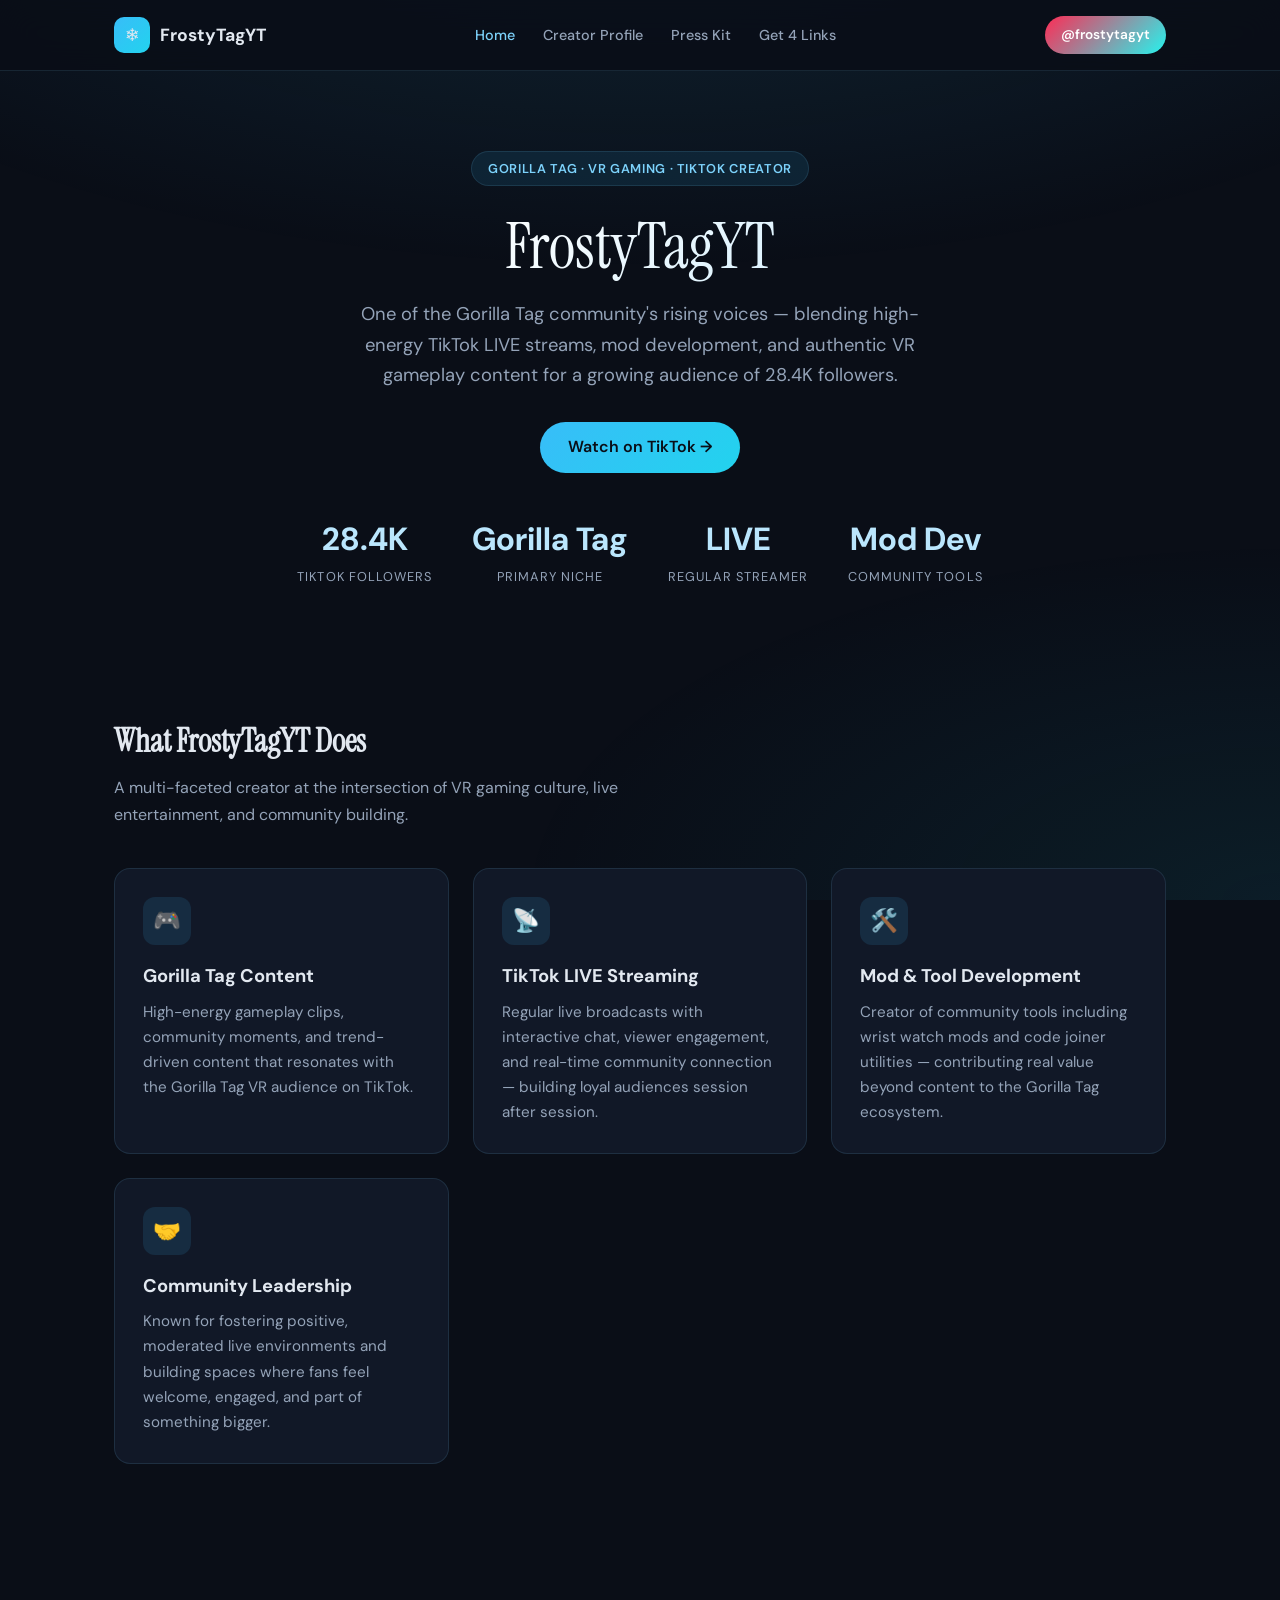
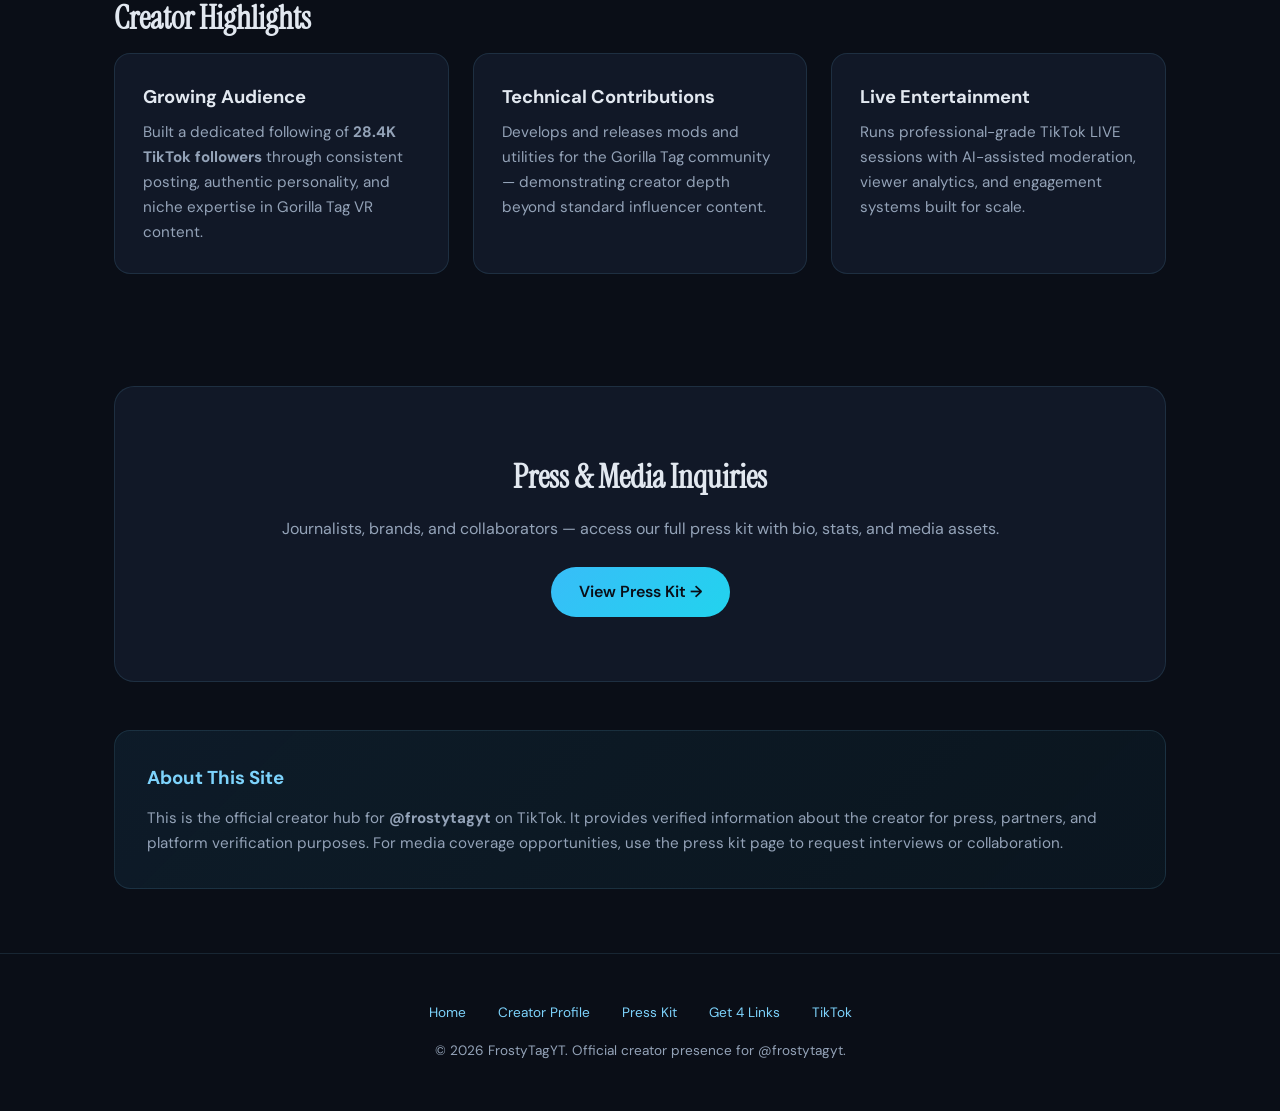
==== index.html @ ea883d4e "Deploy FrostyTagYT press kit and pitch materials" ====
<!DOCTYPE html>
<html lang="en">
<head>
  <meta charset="UTF-8">
  <meta name="viewport" content="width=device-width, initial-scale=1.0">
  <meta name="description" content="FrostyTagYT — Gorilla Tag VR creator, mod developer, and TikTok LIVE streamer with 28.4K followers.">
  <meta name="author" content="FrostyTagYT">
  <title>FrostyTagYT — Gorilla Tag Creator & TikTok LIVE Streamer</title>
  <link rel="stylesheet" href="styles.css">
</head>
<body>
  <nav>
    <div class="nav-inner">
      <a href="index.html" class="logo">
        <span class="logo-icon">❄️</span>
        FrostyTagYT
      </a>
      <ul class="nav-links">
        <li><a href="index.html" class="active">Home</a></li>
        <li><a href="creator-profile.html">Creator Profile</a></li>
        <li><a href="press-kit.html">Press Kit</a></li>
        <li><a href="media-outreach.html">Get 4 Links</a></li>
      </ul>
      <a href="https://www.tiktok.com/@frostytagyt" target="_blank" rel="noopener" class="tiktok-btn">@frostytagyt</a>
    </div>
  </nav>

  <main class="container">
    <section class="hero">
      <span class="hero-badge">Gorilla Tag · VR Gaming · TikTok Creator</span>
      <h1>FrostyTagYT</h1>
      <p class="hero-sub">
        One of the Gorilla Tag community's rising voices — blending high-energy TikTok LIVE streams,
        mod development, and authentic VR gameplay content for a growing audience of 28.4K followers.
      </p>
      <a href="https://www.tiktok.com/@frostytagyt" target="_blank" rel="noopener" class="btn-primary">Watch on TikTok →</a>

      <div class="hero-stats">
        <div class="stat">
          <div class="stat-value">28.4K</div>
          <div class="stat-label">TikTok Followers</div>
        </div>
        <div class="stat">
          <div class="stat-value">Gorilla Tag</div>
          <div class="stat-label">Primary Niche</div>
        </div>
        <div class="stat">
          <div class="stat-value">LIVE</div>
          <div class="stat-label">Regular Streamer</div>
        </div>
        <div class="stat">
          <div class="stat-value">Mod Dev</div>
          <div class="stat-label">Community Tools</div>
        </div>
      </div>
    </section>

    <section class="section">
      <h2 class="section-title">What FrostyTagYT Does</h2>
      <p class="section-desc">
        A multi-faceted creator at the intersection of VR gaming culture, live entertainment, and community building.
      </p>
      <div class="card-grid">
        <div class="card">
          <div class="card-icon">🎮</div>
          <h3>Gorilla Tag Content</h3>
          <p>High-energy gameplay clips, community moments, and trend-driven content that resonates with the Gorilla Tag VR audience on TikTok.</p>
        </div>
        <div class="card">
          <div class="card-icon">📡</div>
          <h3>TikTok LIVE Streaming</h3>
          <p>Regular live broadcasts with interactive chat, viewer engagement, and real-time community connection — building loyal audiences session after session.</p>
        </div>
        <div class="card">
          <div class="card-icon">🛠️</div>
          <h3>Mod & Tool Development</h3>
          <p>Creator of community tools including wrist watch mods and code joiner utilities — contributing real value beyond content to the Gorilla Tag ecosystem.</p>
        </div>
        <div class="card">
          <div class="card-icon">🤝</div>
          <h3>Community Leadership</h3>
          <p>Known for fostering positive, moderated live environments and building spaces where fans feel welcome, engaged, and part of something bigger.</p>
        </div>
      </div>
    </section>

    <section class="section">
      <h2 class="section-title">Creator Highlights</h2>
      <div class="card-grid">
        <div class="card">
          <h3>Growing Audience</h3>
          <p>Built a dedicated following of <strong>28.4K TikTok followers</strong> through consistent posting, authentic personality, and niche expertise in Gorilla Tag VR content.</p>
        </div>
        <div class="card">
          <h3>Technical Contributions</h3>
          <p>Develops and releases mods and utilities for the Gorilla Tag community — demonstrating creator depth beyond standard influencer content.</p>
        </div>
        <div class="card">
          <h3>Live Entertainment</h3>
          <p>Runs professional-grade TikTok LIVE sessions with AI-assisted moderation, viewer analytics, and engagement systems built for scale.</p>
        </div>
      </div>
    </section>

    <div class="cta-section">
      <h2>Press & Media Inquiries</h2>
      <p>Journalists, brands, and collaborators — access our full press kit with bio, stats, and media assets.</p>
      <a href="press-kit.html" class="btn-primary">View Press Kit →</a>
    </div>

    <div class="info-box">
      <h3>About This Site</h3>
      <p>
        This is the official creator hub for <strong>@frostytagyt</strong> on TikTok.
        It provides verified information about the creator for press, partners, and platform verification purposes.
        For media coverage opportunities, use the press kit page to request interviews or collaboration.
      </p>
    </div>
  </main>

  <footer>
    <div class="footer-links">
      <a href="index.html">Home</a>
      <a href="creator-profile.html">Creator Profile</a>
      <a href="press-kit.html">Press Kit</a>
      <a href="media-outreach.html">Get 4 Links</a>
      <a href="https://www.tiktok.com/@frostytagyt" target="_blank" rel="noopener">TikTok</a>
    </div>
    <p>© 2026 FrostyTagYT. Official creator presence for @frostytagyt.</p>
  </footer>
</body>
</html>
---- styles.css ----
@import url('https://fonts.googleapis.com/css2?family=DM+Sans:ital,opsz,wght@0,9..40,400;0,9..40,500;0,9..40,600;0,9..40,700;1,9..40,400&family=Instrument+Serif:ital@0;1&display=swap');

:root {
  --bg-deep: #0a0e17;
  --bg-card: #111827;
  --bg-elevated: #1a2332;
  --frost: #7dd3fc;
  --frost-bright: #bae6fd;
  --frost-dim: #38bdf8;
  --accent: #22d3ee;
  --text: #e2e8f0;
  --text-muted: #94a3b8;
  --border: rgba(125, 211, 252, 0.12);
  --glow: rgba(56, 189, 248, 0.25);
  --success: #34d399;
}

* {
  margin: 0;
  padding: 0;
  box-sizing: border-box;
}

html {
  scroll-behavior: smooth;
}

body {
  font-family: 'DM Sans', system-ui, sans-serif;
  background: var(--bg-deep);
  color: var(--text);
  line-height: 1.65;
  min-height: 100vh;
}

body::before {
  content: '';
  position: fixed;
  inset: 0;
  background:
    radial-gradient(ellipse 80% 50% at 50% -20%, rgba(56, 189, 248, 0.15), transparent),
    radial-gradient(ellipse 60% 40% at 100% 100%, rgba(34, 211, 238, 0.08), transparent);
  pointer-events: none;
  z-index: 0;
}

a {
  color: var(--frost);
  text-decoration: none;
  transition: color 0.2s;
}

a:hover {
  color: var(--frost-bright);
}

.container {
  max-width: 1100px;
  margin: 0 auto;
  padding: 0 1.5rem;
  position: relative;
  z-index: 1;
}

/* Nav */
nav {
  position: sticky;
  top: 0;
  z-index: 100;
  background: rgba(10, 14, 23, 0.85);
  backdrop-filter: blur(16px);
  border-bottom: 1px solid var(--border);
}

.nav-inner {
  display: flex;
  align-items: center;
  justify-content: space-between;
  padding: 1rem 1.5rem;
  max-width: 1100px;
  margin: 0 auto;
}

.logo {
  display: flex;
  align-items: center;
  gap: 0.6rem;
  font-weight: 700;
  font-size: 1.1rem;
  color: var(--text);
}

.logo-icon {
  width: 36px;
  height: 36px;
  background: linear-gradient(135deg, var(--frost-dim), var(--accent));
  border-radius: 10px;
  display: flex;
  align-items: center;
  justify-content: center;
  font-size: 1.1rem;
}

.nav-links {
  display: flex;
  gap: 1.75rem;
  list-style: none;
}

.nav-links a {
  color: var(--text-muted);
  font-size: 0.9rem;
  font-weight: 500;
}

.nav-links a:hover,
.nav-links a.active {
  color: var(--frost);
}

.tiktok-btn {
  display: inline-flex;
  align-items: center;
  gap: 0.4rem;
  background: linear-gradient(135deg, #fe2c55, #25f4ee);
  color: #fff !important;
  padding: 0.5rem 1rem;
  border-radius: 999px;
  font-size: 0.85rem;
  font-weight: 600;
}

.tiktok-btn:hover {
  opacity: 0.9;
  color: #fff !important;
}

/* Hero */
.hero {
  padding: 5rem 0 4rem;
  text-align: center;
}

.hero-badge {
  display: inline-block;
  background: rgba(56, 189, 248, 0.1);
  border: 1px solid var(--border);
  color: var(--frost);
  padding: 0.35rem 1rem;
  border-radius: 999px;
  font-size: 0.8rem;
  font-weight: 600;
  letter-spacing: 0.05em;
  text-transform: uppercase;
  margin-bottom: 1.5rem;
}

.hero h1 {
  font-family: 'Instrument Serif', Georgia, serif;
  font-size: clamp(2.5rem, 6vw, 4rem);
  font-weight: 400;
  line-height: 1.15;
  margin-bottom: 1rem;
  background: linear-gradient(135deg, #fff 30%, var(--frost-bright));
  -webkit-background-clip: text;
  -webkit-text-fill-color: transparent;
  background-clip: text;
}

.hero-sub {
  font-size: 1.15rem;
  color: var(--text-muted);
  max-width: 560px;
  margin: 0 auto 2rem;
}

.hero-stats {
  display: flex;
  justify-content: center;
  gap: 2.5rem;
  flex-wrap: wrap;
  margin-top: 2.5rem;
}

.stat {
  text-align: center;
}

.stat-value {
  font-size: 2rem;
  font-weight: 700;
  color: var(--frost-bright);
}

.stat-label {
  font-size: 0.8rem;
  color: var(--text-muted);
  text-transform: uppercase;
  letter-spacing: 0.08em;
}

/* Cards */
.section {
  padding: 4rem 0;
}

.section-title {
  font-family: 'Instrument Serif', Georgia, serif;
  font-size: 2rem;
  margin-bottom: 0.5rem;
}

.section-desc {
  color: var(--text-muted);
  margin-bottom: 2.5rem;
  max-width: 600px;
}

.card-grid {
  display: grid;
  grid-template-columns: repeat(auto-fit, minmax(300px, 1fr));
  gap: 1.5rem;
}

.card {
  background: var(--bg-card);
  border: 1px solid var(--border);
  border-radius: 16px;
  padding: 1.75rem;
  transition: border-color 0.25s, box-shadow 0.25s;
}

.card:hover {
  border-color: rgba(125, 211, 252, 0.3);
  box-shadow: 0 8px 32px var(--glow);
}

.card-icon {
  width: 48px;
  height: 48px;
  background: rgba(56, 189, 248, 0.12);
  border-radius: 12px;
  display: flex;
  align-items: center;
  justify-content: center;
  font-size: 1.4rem;
  margin-bottom: 1rem;
}

.card h3 {
  font-size: 1.15rem;
  margin-bottom: 0.5rem;
}

.card p {
  color: var(--text-muted);
  font-size: 0.95rem;
}

/* Article style (press kit) */
.article-header {
  padding: 4rem 0 2rem;
  border-bottom: 1px solid var(--border);
  margin-bottom: 3rem;
}

.article-header .category {
  color: var(--frost);
  font-size: 0.8rem;
  font-weight: 600;
  text-transform: uppercase;
  letter-spacing: 0.1em;
  margin-bottom: 1rem;
}

.article-header h1 {
  font-family: 'Instrument Serif', Georgia, serif;
  font-size: clamp(2rem, 4vw, 3rem);
  line-height: 1.2;
  margin-bottom: 1rem;
}

.article-meta {
  display: flex;
  gap: 1.5rem;
  flex-wrap: wrap;
  color: var(--text-muted);
  font-size: 0.9rem;
}

.article-body {
  max-width: 720px;
}

.article-body p {
  margin-bottom: 1.25rem;
  font-size: 1.05rem;
}

.article-body h2 {
  font-family: 'Instrument Serif', Georgia, serif;
  font-size: 1.6rem;
  margin: 2.5rem 0 1rem;
  color: var(--frost-bright);
}

.article-body blockquote {
  border-left: 3px solid var(--frost-dim);
  padding: 1rem 1.5rem;
  margin: 2rem 0;
  background: rgba(56, 189, 248, 0.06);
  border-radius: 0 12px 12px 0;
  font-style: italic;
  color: var(--text-muted);
}

.article-body ul {
  margin: 1rem 0 1.5rem 1.5rem;
  color: var(--text-muted);
}

.article-body li {
  margin-bottom: 0.5rem;
}

.pull-quote {
  font-family: 'Instrument Serif', Georgia, serif;
  font-size: 1.5rem;
  color: var(--frost-bright);
  text-align: center;
  padding: 2rem;
  margin: 2.5rem 0;
  border-top: 1px solid var(--border);
  border-bottom: 1px solid var(--border);
}

/* Press kit specifics */
.fact-sheet {
  background: var(--bg-elevated);
  border: 1px solid var(--border);
  border-radius: 16px;
  padding: 2rem;
  margin: 2rem 0;
}

.fact-sheet h3 {
  margin-bottom: 1.25rem;
  color: var(--frost);
}

.fact-row {
  display: flex;
  justify-content: space-between;
  padding: 0.75rem 0;
  border-bottom: 1px solid var(--border);
  font-size: 0.95rem;
}

.fact-row:last-child {
  border-bottom: none;
}

.fact-label {
  color: var(--text-muted);
}

.fact-value {
  font-weight: 600;
  text-align: right;
}

.download-grid {
  display: grid;
  grid-template-columns: repeat(auto-fit, minmax(200px, 1fr));
  gap: 1rem;
  margin-top: 2rem;
}

.download-btn {
  display: flex;
  align-items: center;
  gap: 0.75rem;
  background: var(--bg-elevated);
  border: 1px solid var(--border);
  border-radius: 12px;
  padding: 1rem 1.25rem;
  color: var(--text);
  font-weight: 500;
  transition: all 0.2s;
}

.download-btn:hover {
  border-color: var(--frost-dim);
  background: rgba(56, 189, 248, 0.08);
  color: var(--frost-bright);
}

/* Verification info box */
.info-box {
  background: linear-gradient(135deg, rgba(56, 189, 248, 0.08), rgba(34, 211, 238, 0.04));
  border: 1px solid var(--border);
  border-radius: 16px;
  padding: 2rem;
  margin: 3rem 0;
}

.info-box h3 {
  color: var(--frost);
  margin-bottom: 0.75rem;
}

.info-box p {
  color: var(--text-muted);
  font-size: 0.95rem;
}

/* Footer */
footer {
  border-top: 1px solid var(--border);
  padding: 3rem 0;
  margin-top: 4rem;
  text-align: center;
  color: var(--text-muted);
  font-size: 0.85rem;
}

.footer-links {
  display: flex;
  justify-content: center;
  gap: 2rem;
  margin-bottom: 1rem;
  flex-wrap: wrap;
}

.tag {
  display: inline-block;
  background: rgba(56, 189, 248, 0.1);
  color: var(--frost);
  padding: 0.25rem 0.75rem;
  border-radius: 999px;
  font-size: 0.8rem;
  font-weight: 500;
  margin: 0.25rem;
}

.tags {
  margin: 1.5rem 0;
}

.cta-section {
  text-align: center;
  padding: 4rem 2rem;
  background: var(--bg-card);
  border: 1px solid var(--border);
  border-radius: 20px;
  margin: 3rem 0;
}

.cta-section h2 {
  font-family: 'Instrument Serif', Georgia, serif;
  font-size: 2rem;
  margin-bottom: 0.75rem;
}

.cta-section p {
  color: var(--text-muted);
  margin-bottom: 1.5rem;
}

.btn-primary {
  display: inline-flex;
  align-items: center;
  gap: 0.5rem;
  background: linear-gradient(135deg, var(--frost-dim), var(--accent));
  color: var(--bg-deep);
  padding: 0.75rem 1.75rem;
  border-radius: 999px;
  font-weight: 600;
  transition: transform 0.2s, box-shadow 0.2s;
}

.btn-primary:hover {
  transform: translateY(-2px);
  box-shadow: 0 8px 24px var(--glow);
  color: var(--bg-deep);
}

@media (max-width: 640px) {
  .nav-links {
    display: none;
  }

  .hero-stats {
    gap: 1.5rem;
  }

  .fact-row {
    flex-direction: column;
    gap: 0.25rem;
  }

  .fact-value {
    text-align: left;
  }
}
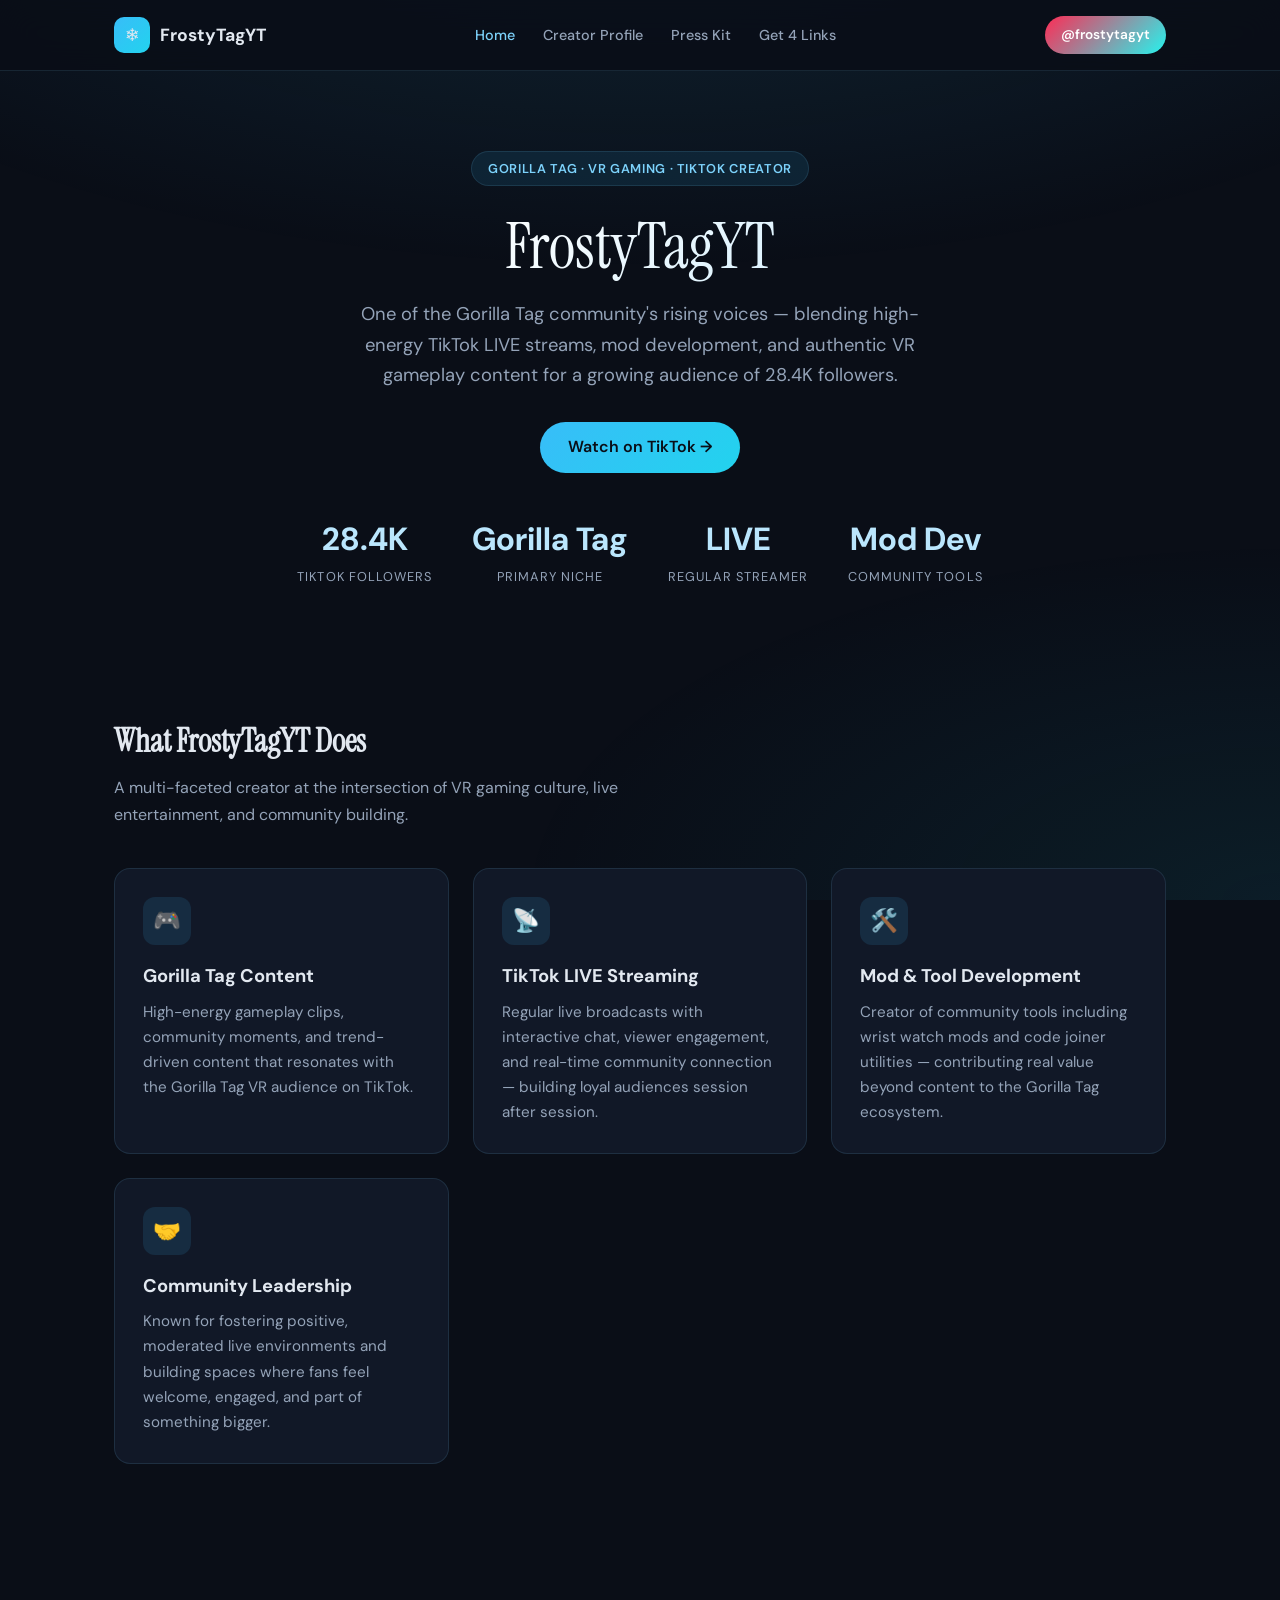
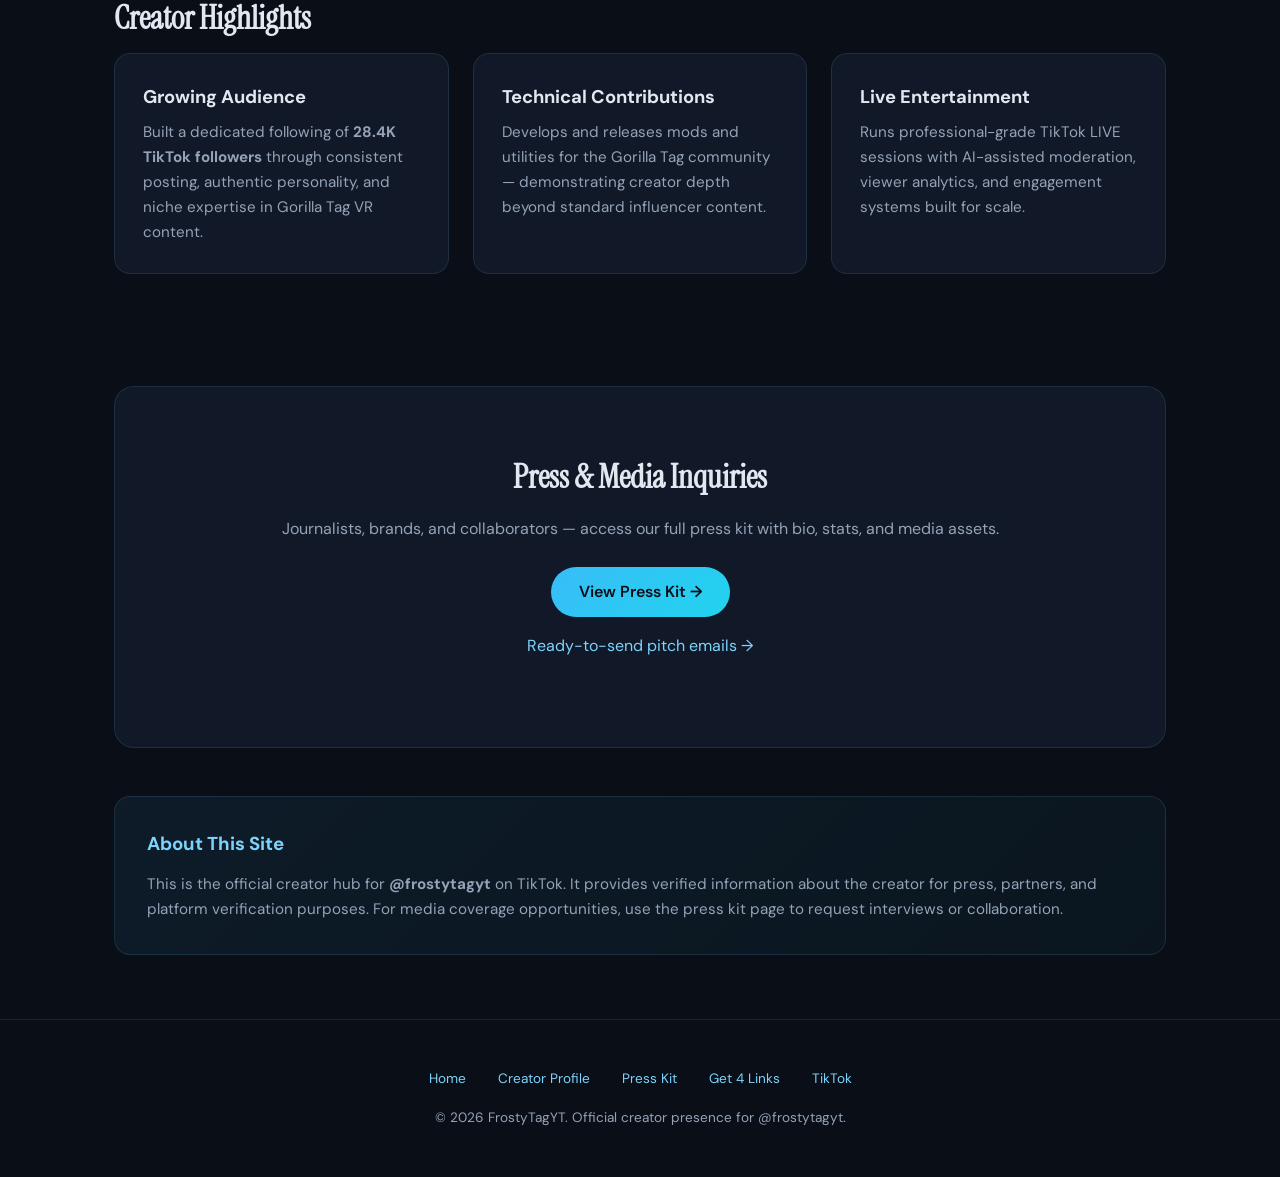
==== commit 72774b4d: "Link to send-pitches page" ====
--- a/index.html
+++ b/index.html
@@ -106,6 +106,7 @@
       <h2>Press & Media Inquiries</h2>
       <p>Journalists, brands, and collaborators — access our full press kit with bio, stats, and media assets.</p>
       <a href="press-kit.html" class="btn-primary">View Press Kit →</a>
+      <p style="margin-top:1rem;"><a href="send-pitches.html">Ready-to-send pitch emails →</a></p>
     </div>
 
     <div class="info-box">
